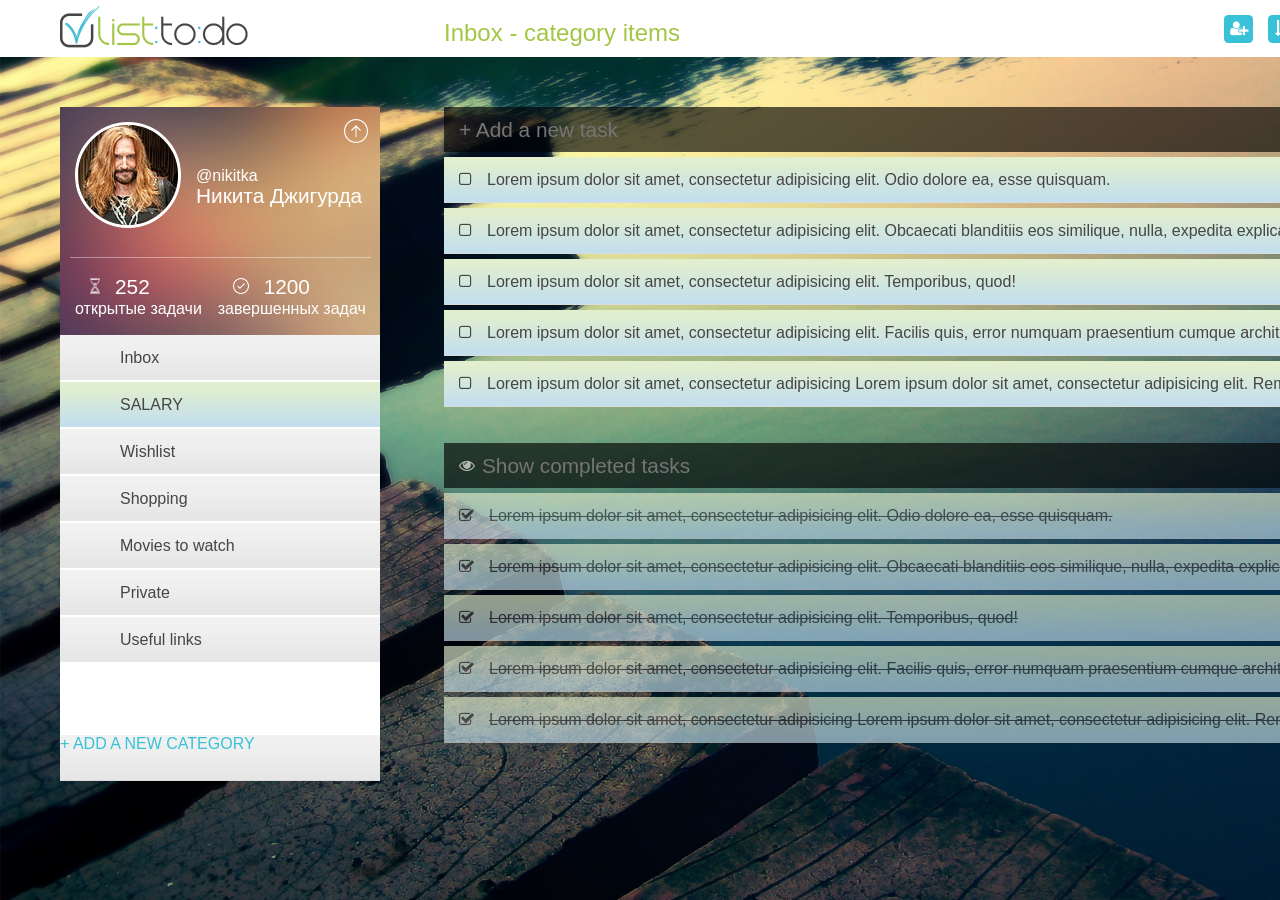
==== todo.html @ d5bd759c "rename index into todo" ====
<!DOCTYPE html>
<html lang="en">
<head>
	<meta charset="UTF-8">
	<title>list:to:do</title>
	<link rel="stylesheet" href="style.css">
	<link rel="shortcut icon" href="images/favicon.ico" type="image/x-icon" />
	<link rel="stylesheet" href="https://maxcdn.bootstrapcdn.com/font-awesome/4.4.0/css/font-awesome.min.css">
</head>
<body>
	<header>
		<div class="container">
			<div class="left_sidebar">
				<a href="index.html">
					<img src="images/logo.png" alt="logotype">
				</a>
			</div>
			<div class="workarea">
				<h1>Inbox - category items</h1>
				<div class="right_top_sidebar">
					<i class="fa fa-user-plus"></i>
					<i class="fa fa-sort-alpha-asc"></i>
					<i class="fa fa-ellipsis-h"></i>
				</div>
			</div>
		</div>
	</header>
	<div class="container">
		<div class="left_sidebar">
			<div class="profile_info">
				<div class="profile_photo">
					<a href="#" class="profile_img"><img src="images/nikitka.jpg" alt="profile_img"></a>
					<a href="#" class="toggle_profile"><img src="images/arrow_up.png" alt=""></a>
				</div>
				<div class="user_name">
					<span>@nikitka</span>
					<h1>Никита Джигурда</h1>
				</div>
				<div class="additional_info">
					<div class="left_add">
						<img src="images/sand.png" alt=""><b>252</b><br>
						<span>открытые задачи</span>
					</div>
					<div class="right_add">
						<img src="images/round.png" alt=""><b>1200</b><br>
						<span>завершенных задач</span>
					</div>
				</div>
			</div>
			<div class="categories">
				<ul>
					<li>
						<div>Inbox</div>
					</li>
					<li class="active_category">
						<div>Salary</div>
					</li>
					<li>
						<div>Wishlist</div>
					</li>
					<li>
						<div>Shopping</div>
					</li>
					<li>
						<div>Movies to watch</div>
					</li>
					<li>
						<div>Private</div>
					</li>
					<li>
						<div>Useful links</div>
					</li>
				</ul>
			</div>
			<div class="add_category">
				<a href="#">
					+ add a new category
				</a>				
			</div>
		</div>
		<div class="workarea">
			<div class="main">
				<div>
					<input type="text" name="add_task" class="add_task" placeholder="+ Add a new task">
					<ul class="incoming">
						<li>
							<div id="inbox"><i class="fa fa-square-o"></i>Lorem ipsum dolor sit amet, consectetur adipisicing elit. Odio dolore ea, esse quisquam. </div>
						</li>
						<li>
							<div><i class="fa fa-square-o"></i>Lorem ipsum dolor sit amet, consectetur adipisicing elit. Obcaecati blanditiis eos similique, nulla, expedita explicabo.</div>
						</li>
						<li>
							<div><i class="fa fa-square-o"></i>Lorem ipsum dolor sit amet, consectetur adipisicing elit. Temporibus, quod!</div>
						</li>
						<li>
							<div><i class="fa fa-square-o"></i>Lorem ipsum dolor sit amet, consectetur adipisicing elit. Facilis quis, error numquam praesentium cumque architecto.</div>
						</li>
						<li>
							<div><i class="fa fa-square-o"></i>Lorem ipsum dolor sit amet, consectetur adipisicing Lorem ipsum dolor sit amet, consectetur adipisicing elit. Rem, totam.</div>
						</li>
					</ul><br>
					<i class="fa fa-eye"></i><input type="text" name="add_task" class="display_task" placeholder="Show completed tasks">
					<ul class="completed">
						<li>
							<div><i class="fa fa-check-square-o"></i>Lorem ipsum dolor sit amet, consectetur adipisicing elit. Odio dolore ea, esse quisquam. </div>
						</li>
						<li>
							<div><i class="fa fa-check-square-o"></i>Lorem ipsum dolor sit amet, consectetur adipisicing elit. Obcaecati blanditiis eos similique, nulla, expedita explicabo.</div>
						</li>
						<li>
							<div><i class="fa fa-check-square-o"></i>Lorem ipsum dolor sit amet, consectetur adipisicing elit. Temporibus, quod!</div>
						</li>
						<li>
							<div><i class="fa fa-check-square-o"></i>Lorem ipsum dolor sit amet, consectetur adipisicing elit. Facilis quis, error numquam praesentium cumque architecto.</div>
						</li>
						<li>
							<div><i class="fa fa-check-square-o"></i>Lorem ipsum dolor sit amet, consectetur adipisicing Lorem ipsum dolor sit amet, consectetur adipisicing elit. Rem, totam.</div>
						</li>
					</ul><br>
				</div>
				<div>
					
				</div>
			</div>
			<div class="right_sidebar">
			
			</div>
		</div>
	</div>
</body>
</html>
---- style.css ----
/* --- CSS reset --- */

body, div, dl, dt, dd, ul, ol, li, h1, h2, h3, h4, h5, h6, pre,  
form, fieldset, input, p, blockquote, table, th, td, embed, object { 
  padding: 0; 
  margin: 0;  
  } 
table { 
  border-collapse: collapse; 
  border-spacing: 0; 
  } 
fieldset, img, abbr { 
  border: 0; 
  } 
address, caption, cite, code, dfn, em,  
h1, h2, h3, h4, h5, h6, strong, th, var { 
  font-weight: normal; 
  font-style: normal; 
  } 
ul { 
  list-style: none; 
  } 
caption, th { 
  text-align: left; 
  } 
h1, h2, h3, h4, h5, h6 { 
  font-size: 1.0em; 
  } 
q:before, q:after { 
  content: ''; 
  } 
a, ins { 
  text-decoration: none; 
  } 


/* --- end reset --- */

@import url(http://fonts.googleapis.com/css?family=Roboto+Condensed:400,300,700,400italic&subset=latin,cyrillic-ext);

body {
	font-family: 'Roboto Condensed', sans-serif;
	color: #39C2D7;
	background: url(images/wp.jpg) #fff  no-repeat fixed;
	background-size: cover;
	min-width: 1400px;
}

header {
	background: #fff;
	margin-bottom: 50px;
	width: 100%;
	float: left;
}

.container {
	position: relative;
	width: 1280px;
	left: 50%;
	margin-left: -640px;
}

.left_sidebar {
	float: left;
	width: 25%;
	background: #fff;
	margin-right: 5%;
}

header .left_sidebar img {
	padding: 5px 0;
}

.workarea {
	background: #fff;
	width: 70%;
	float: left;
}

.workarea h1 {
	font-weight: 300;
	font-size: 1.5em;
	float: left;
	margin-top: 19px;
	color: #A3C644;
}

.right_top_sidebar {
	float: right;
	margin: 0;
}

.right_top_sidebar i {
	margin: 15px 0 0 10px ;
	height: 21px;
	width: 23px;
	color: #fff;
	padding: 5px 3px 2px;
	text-align: center;
	vertical-align: center;
	background: #39C2D7;
	border-radius: 15%;
}

.right_top_sidebar i:hover {
	background: #A3C644;
}

.right_sidebar {
	display: none;
	float: right;
	width: 75%;
}

.profile_info {
	background: url(images/profile_bg.jpg) no-repeat;
	background-size: cover;
	width: 100%;
	color: #fff;
	font-weight: lighter;
	float: left;
	clear: left;
}

.profile_img {
	float: left;
}

.profile_img img {
	width: 100px;
	height: 100px;
	border-radius: 150px;
	-webkit-border-radius: 150px;
	-moz-border-radius: 150px;
	border: 3px solid #fff;
	margin: 15px;
}

.toggle_profile img {
	float: right;
	margin: 12px;
}

.user_name {
	float: left;
	padding-top: 12px;
}

.user_name h1 {
	font-size: 1.3em;
	font-weight: lighter;
	line-height:  22px;
}

.additional_info {
	float: left;
	border-top: 1px solid rgba(255, 255, 255, .4);
	clear: left;
	margin: 10px;
	width: 94%;
	font-size: 1em;
}

.additional_info b {
	font-weight: lighter;
	font-size: 1.3em;
}

.additional_info img {
	margin: 5px 15px 0 15px;
}

.left_add, .right_add {
	line-height: 20px;
	margin: 15px 5px 6px 5px;
}

.left_add {
	float:left;
}

.right_add {
	float:right;
}

.categories {
	clear: left;
	min-height: 400px;
}

.categories li {
	background: url(images/gradient.png);
	color: #464547;
	font-weight: lighter;
	line-height: 45px;
	margin-top: 2px;
	padding-left: 60px;
}

.categories li:hover {
	text-transform: uppercase;
	color: #A3C644;
}

.add_category a{
	background: url(images/gradient.png);
	display: inline-block;
	width: 100%;
	height: 46px;
	color: #39C2D7;
	text-transform: uppercase;
}

li.active_category {
	background: url(images/act_gradient.png);
	text-transform: uppercase;
}

.workarea {
	background: none;
}

.add_task, .display_task {
	background: rgba(0, 0 , 0 , .65);
	height: 45px;
	border: none;
	color: #fff;
	padding-left: 15px;
	font-size: 1.3em;
	width: 100%;
}

input.display_task::-webkit-input-placeholder { /* WebKit browsers */
	padding-left: 23px;
}
input.display_task:-moz-placeholder { /* Mozilla Firefox 4 to 18 */

}
input.display_task::-moz-placeholder { /* Mozilla Firefox 19+ */
  line-height: 1.5em;
}
input.display_task:-ms-input-placeholder { /* Internet Explorer 10+ */
  line-height: 1.5em;
}

.add_task:focus, .display_task:focus {
	outline: 0;
	color: rgba(57,194,215, .8);
	box-shadow: 0 0 10px rgb(57,194,215);
}

.incoming li {
	background: url(images/act_gradient.png);
	height: 46px;
	margin-top: 5px;
	line-height: 45px;
	padding-left: 15px;
	width: 100%;
	color: #464547;
}

.incoming i {
	margin-right: 15px;
}

.completed li {
	opacity: 0.65;	
	background: url(images/act_gradient.png);
	height: 46px;
	margin-top: 5px;
	line-height: 45px;
	padding-left: 15px;
	width: 100%;
	color: #464547;
	text-decoration: line-through;
}

.completed i {
	margin-right: 15px;
}

i.fa-eye {
	color: #fff;
	top: 32px;
	left: 15px;
	position: relative;
	color: rgba(255, 255, 255, .65);
}
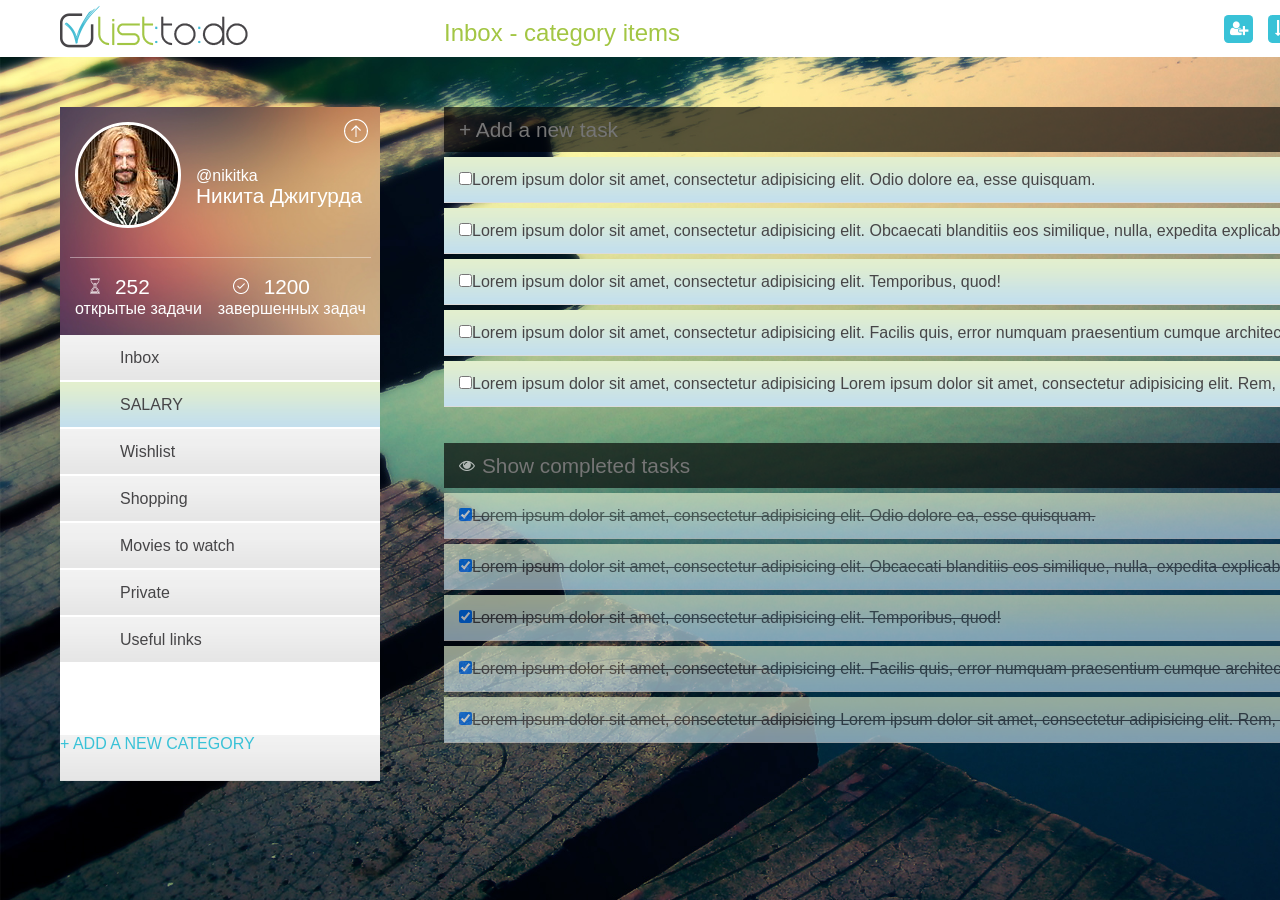
==== commit 7a252639: "integrated taskDone function into todo.html" ====
--- a/todo.html
+++ b/todo.html
@@ -6,6 +6,7 @@
 	<link rel="stylesheet" href="style.css">
 	<link rel="shortcut icon" href="images/favicon.ico" type="image/x-icon" />
 	<link rel="stylesheet" href="https://maxcdn.bootstrapcdn.com/font-awesome/4.4.0/css/font-awesome.min.css">
+	<script type="text/javascript" src="js/task_done.js"></script>
 </head>
 <body>
 	<header>
@@ -82,39 +83,39 @@
 			<div class="main">
 				<div>
 					<input type="text" name="add_task" class="add_task" placeholder="+ Add a new task">
-					<ul class="incoming">
+					<ul class="incoming" id="tasksToDo">
 						<li>
-							<div id="inbox"><i class="fa fa-square-o"></i>Lorem ipsum dolor sit amet, consectetur adipisicing elit. Odio dolore ea, esse quisquam. </div>
+							<div id="inbox"><input type="checkbox" data-action="doneTask">Lorem ipsum dolor sit amet, consectetur adipisicing elit. Odio dolore ea, esse quisquam. </div>
 						</li>
 						<li>
-							<div><i class="fa fa-square-o"></i>Lorem ipsum dolor sit amet, consectetur adipisicing elit. Obcaecati blanditiis eos similique, nulla, expedita explicabo.</div>
+							<div><input type="checkbox" data-action="doneTask">Lorem ipsum dolor sit amet, consectetur adipisicing elit. Obcaecati blanditiis eos similique, nulla, expedita explicabo.</div>
 						</li>
 						<li>
-							<div><i class="fa fa-square-o"></i>Lorem ipsum dolor sit amet, consectetur adipisicing elit. Temporibus, quod!</div>
+							<div><input type="checkbox" data-action="doneTask">Lorem ipsum dolor sit amet, consectetur adipisicing elit. Temporibus, quod!</div>
 						</li>
 						<li>
-							<div><i class="fa fa-square-o"></i>Lorem ipsum dolor sit amet, consectetur adipisicing elit. Facilis quis, error numquam praesentium cumque architecto.</div>
+							<div><input type="checkbox" data-action="doneTask">Lorem ipsum dolor sit amet, consectetur adipisicing elit. Facilis quis, error numquam praesentium cumque architecto.</div>
 						</li>
 						<li>
-							<div><i class="fa fa-square-o"></i>Lorem ipsum dolor sit amet, consectetur adipisicing Lorem ipsum dolor sit amet, consectetur adipisicing elit. Rem, totam.</div>
+							<div><input type="checkbox" data-action="doneTask">Lorem ipsum dolor sit amet, consectetur adipisicing Lorem ipsum dolor sit amet, consectetur adipisicing elit. Rem, totam.</div>
 						</li>
 					</ul><br>
 					<i class="fa fa-eye"></i><input type="text" name="add_task" class="display_task" placeholder="Show completed tasks">
-					<ul class="completed">
+					<ul class="completed" id="tasksDone">
 						<li>
-							<div><i class="fa fa-check-square-o"></i>Lorem ipsum dolor sit amet, consectetur adipisicing elit. Odio dolore ea, esse quisquam. </div>
+							<div><input type="checkbox" checked data-action="doneTask"></i>Lorem ipsum dolor sit amet, consectetur adipisicing elit. Odio dolore ea, esse quisquam. </div>
 						</li>
 						<li>
-							<div><i class="fa fa-check-square-o"></i>Lorem ipsum dolor sit amet, consectetur adipisicing elit. Obcaecati blanditiis eos similique, nulla, expedita explicabo.</div>
+							<div><input type="checkbox" checked data-action="doneTask"></i>Lorem ipsum dolor sit amet, consectetur adipisicing elit. Obcaecati blanditiis eos similique, nulla, expedita explicabo.</div>
 						</li>
 						<li>
-							<div><i class="fa fa-check-square-o"></i>Lorem ipsum dolor sit amet, consectetur adipisicing elit. Temporibus, quod!</div>
+							<div><input type="checkbox" checked data-action="doneTask"></i>Lorem ipsum dolor sit amet, consectetur adipisicing elit. Temporibus, quod!</div>
 						</li>
 						<li>
-							<div><i class="fa fa-check-square-o"></i>Lorem ipsum dolor sit amet, consectetur adipisicing elit. Facilis quis, error numquam praesentium cumque architecto.</div>
+							<div><input type="checkbox" checked data-action="doneTask"></i>Lorem ipsum dolor sit amet, consectetur adipisicing elit. Facilis quis, error numquam praesentium cumque architecto.</div>
 						</li>
 						<li>
-							<div><i class="fa fa-check-square-o"></i>Lorem ipsum dolor sit amet, consectetur adipisicing Lorem ipsum dolor sit amet, consectetur adipisicing elit. Rem, totam.</div>
+							<div><input type="checkbox" checked data-action="doneTask"></i>Lorem ipsum dolor sit amet, consectetur adipisicing Lorem ipsum dolor sit amet, consectetur adipisicing elit. Rem, totam.</div>
 						</li>
 					</ul><br>
 				</div>
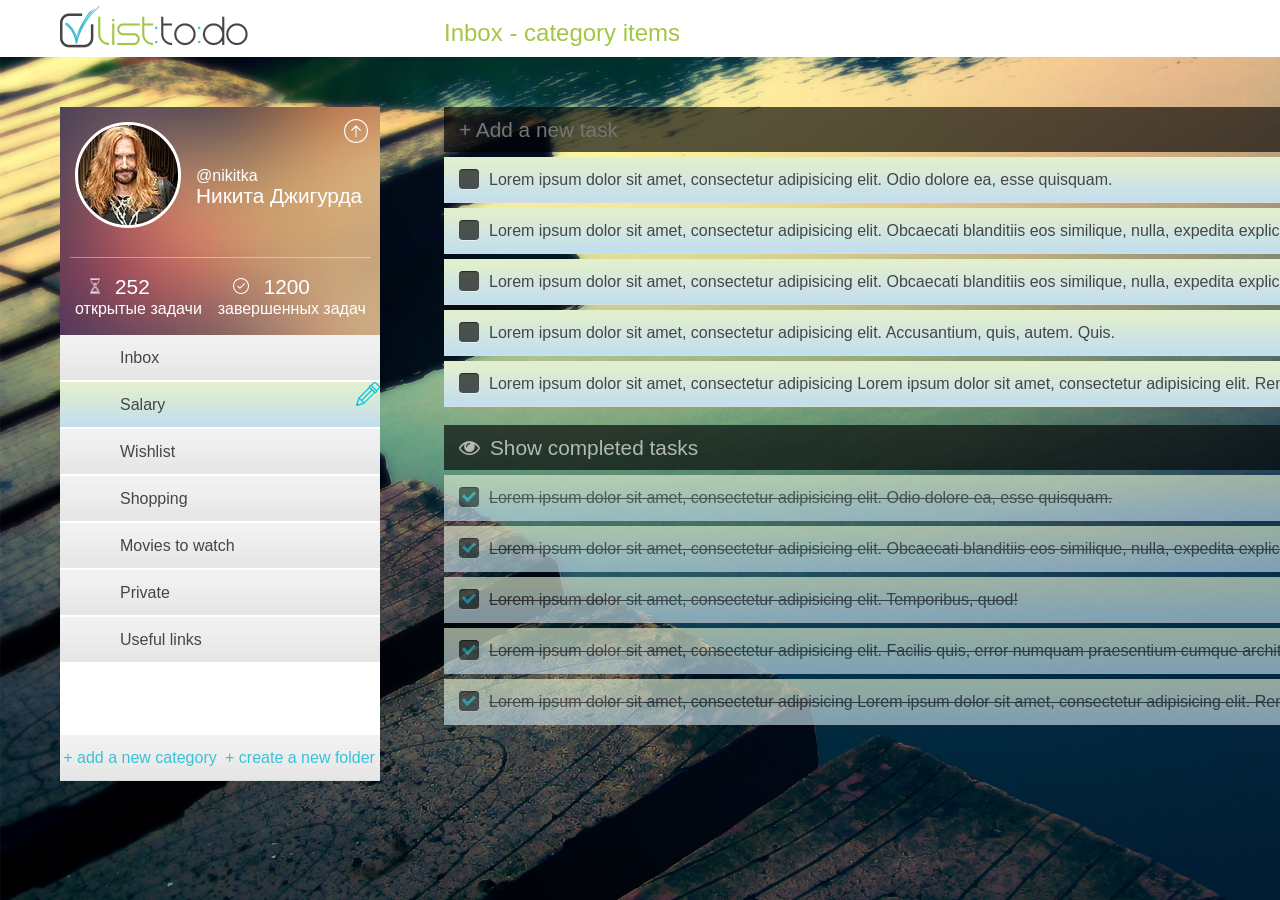
==== commit 4c9b586b: "checkboxes styling" ====
--- a/todo.html
+++ b/todo.html
@@ -1,3 +1,4 @@
+
 <!DOCTYPE html>
 <html lang="en">
 <head>
@@ -9,6 +10,15 @@
 	<script type="text/javascript" src="js/task_done.js"></script>
 </head>
 <body>
+	<div id="darken">
+		<div class="create_item">
+			  <form action="#">
+			  	<strong>Enter a new category name</strong>
+			  	<input type="text" name="new_category">
+			  	<label for="new_category"></label>
+			  </form>   
+		</div>
+	</div>
 	<header>
 		<div class="container">
 			<div class="left_sidebar">
@@ -19,9 +29,9 @@
 			<div class="workarea">
 				<h1>Inbox - category items</h1>
 				<div class="right_top_sidebar">
-					<i class="fa fa-user-plus"></i>
-					<i class="fa fa-sort-alpha-asc"></i>
-					<i class="fa fa-ellipsis-h"></i>
+					<img src="https://api.fnkr.net/testimg/25x25/00CED1/FFF/">
+					<img src="https://api.fnkr.net/testimg/25x25/00CED1/FFF/">
+					<img src="https://api.fnkr.net/testimg/25x25/00CED1/FFF/">
 				</div>
 			</div>
 		</div>
@@ -30,8 +40,12 @@
 		<div class="left_sidebar">
 			<div class="profile_info">
 				<div class="profile_photo">
-					<a href="#" class="profile_img"><img src="images/nikitka.jpg" alt="profile_img"></a>
-					<a href="#" class="toggle_profile"><img src="images/arrow_up.png" alt=""></a>
+					<a href="#" class="profile_img">
+						<img src="images/nikitka.jpg" alt="profile_img">
+					</a>
+					<a href="#" class="toggle_profile">
+						<img src="images/arrow_up.png" alt="">
+					</a>
 				</div>
 				<div class="user_name">
 					<span>@nikitka</span>
@@ -51,10 +65,10 @@
 			<div class="categories">
 				<ul>
 					<li>
-						<div>Inbox</div>
+						<div id="inbox">Inbox</div>
 					</li>
 					<li class="active_category">
-						<div>Salary</div>
+						<div>Salary<a href="#"></a></div>
 					</li>
 					<li>
 						<div>Wishlist</div>
@@ -76,6 +90,9 @@
 			<div class="add_category">
 				<a href="#">
 					+ add a new category
+				</a>
+				<a href="#">
+					+ create a new folder
 				</a>				
 			</div>
 		</div>
@@ -85,37 +102,107 @@
 					<input type="text" name="add_task" class="add_task" placeholder="+ Add a new task">
 					<ul class="incoming" id="tasksToDo">
 						<li>
-							<div id="inbox"><input type="checkbox" data-action="doneTask">Lorem ipsum dolor sit amet, consectetur adipisicing elit. Odio dolore ea, esse quisquam. </div>
-						</li>
-						<li>
-							<div><input type="checkbox" data-action="doneTask">Lorem ipsum dolor sit amet, consectetur adipisicing elit. Obcaecati blanditiis eos similique, nulla, expedita explicabo.</div>
-						</li>
-						<li>
-							<div><input type="checkbox" data-action="doneTask">Lorem ipsum dolor sit amet, consectetur adipisicing elit. Temporibus, quod!</div>
-						</li>
-						<li>
-							<div><input type="checkbox" data-action="doneTask">Lorem ipsum dolor sit amet, consectetur adipisicing elit. Facilis quis, error numquam praesentium cumque architecto.</div>
-						</li>
-						<li>
-							<div><input type="checkbox" data-action="doneTask">Lorem ipsum dolor sit amet, consectetur adipisicing Lorem ipsum dolor sit amet, consectetur adipisicing elit. Rem, totam.</div>
+							<div class="checkbox_style">
+									<label> 
+										<input type="checkbox" data-action="doneTask">
+									</label>
+									<span>
+										Lorem ipsum dolor sit amet, consectetur adipisicing elit. Odio dolore ea, esse quisquam.
+									</span>
+							</div>
+						</li>
+						<li>
+							<div class="checkbox_style">
+								<label>
+									<input type="checkbox" data-action="doneTask">
+								</label>
+								<span>
+									Lorem ipsum dolor sit amet, consectetur adipisicing elit. Obcaecati blanditiis eos similique, nulla, expedita explicabo.
+								</span>
+							</div>
+						</li>
+						<li>
+							<div class="checkbox_style">
+								<label>
+									<input type="checkbox" data-action="doneTask">
+								</label>
+								<span>
+									Lorem ipsum dolor sit amet, consectetur adipisicing elit. Obcaecati blanditiis eos similique, nulla, expedita explicabo.
+								</span>
+							</div>
+						</li>
+						<li>
+							<div class="checkbox_style">
+								<label>
+									<input type="checkbox" data-action="doneTask">
+								</label>
+								<span>
+									Lorem ipsum dolor sit amet, consectetur adipisicing elit. Accusantium, quis, autem. Quis.
+								</span>
+							</div>
+						</li>
+						<li>
+							<div class="checkbox_style">
+								<label>
+									<input type="checkbox" data-action="doneTask">
+								</label>
+								<span>
+									Lorem ipsum dolor sit amet, consectetur adipisicing Lorem ipsum dolor sit amet, consectetur adipisicing elit. Rem, totam.
+								</span>
+							</div>
 						</li>
 					</ul><br>
-					<i class="fa fa-eye"></i><input type="text" name="add_task" class="display_task" placeholder="Show completed tasks">
+					<a  href="#" class="display_task"><i class="fa fa-eye"></i>Show completed tasks</a>
 					<ul class="completed" id="tasksDone">
 						<li>
-							<div><input type="checkbox" checked data-action="doneTask"></i>Lorem ipsum dolor sit amet, consectetur adipisicing elit. Odio dolore ea, esse quisquam. </div>
-						</li>
-						<li>
-							<div><input type="checkbox" checked data-action="doneTask"></i>Lorem ipsum dolor sit amet, consectetur adipisicing elit. Obcaecati blanditiis eos similique, nulla, expedita explicabo.</div>
-						</li>
-						<li>
-							<div><input type="checkbox" checked data-action="doneTask"></i>Lorem ipsum dolor sit amet, consectetur adipisicing elit. Temporibus, quod!</div>
-						</li>
-						<li>
-							<div><input type="checkbox" checked data-action="doneTask"></i>Lorem ipsum dolor sit amet, consectetur adipisicing elit. Facilis quis, error numquam praesentium cumque architecto.</div>
-						</li>
-						<li>
-							<div><input type="checkbox" checked data-action="doneTask"></i>Lorem ipsum dolor sit amet, consectetur adipisicing Lorem ipsum dolor sit amet, consectetur adipisicing elit. Rem, totam.</div>
+							<div class="checkbox_style">
+								<label>
+									<input type="checkbox" id="checkbox_style6" checked data-action="doneTask">
+								</label>
+								<span>
+									Lorem ipsum dolor sit amet, consectetur adipisicing elit. Odio dolore ea, esse quisquam.
+								</span>
+							</div>
+						</li>
+						<li>
+							<div class="checkbox_style">
+								<label>
+									<input type="checkbox" checked data-action="doneTask">
+								</label>
+								<span>
+									Lorem ipsum dolor sit amet, consectetur adipisicing elit. Obcaecati blanditiis eos similique, nulla, expedita explicabo.
+								</span>
+							</div>
+						</li>
+						<li>
+							<div class="checkbox_style">
+								<label>
+									<input type="checkbox" checked data-action="doneTask">
+								</label>
+								<span>
+									Lorem ipsum dolor sit amet, consectetur adipisicing elit. Temporibus, quod!
+								</span>
+							</div>
+						</li>
+						<li>
+							<div class="checkbox_style">
+								<label>
+									<input type="checkbox" checked data-action="doneTask">
+								</label>
+								<span>			
+									Lorem ipsum dolor sit amet, consectetur adipisicing elit. Facilis quis, error numquam praesentium cumque architecto.
+								</span>								
+							</div>
+						</li>
+						<li>
+							<div class="checkbox_style">
+								<label>
+									<input type="checkbox"  id="checkbox_style10" checked data-action="doneTask">
+								</label>
+								<span>
+									Lorem ipsum dolor sit amet, consectetur adipisicing Lorem ipsum dolor sit amet, consectetur adipisicing elit. Rem, totam.
+								</span>
+							</div>
 						</li>
 					</ul><br>
 				</div>
--- a/style.css
+++ b/style.css
@@ -46,13 +46,29 @@
 	min-width: 1400px;
 }
 
+#darken {
+	display: none;
+	position: absolute;
+	height: 100%;
+	width: 100%;
+	z-index: 110;
+	background: rgba(0,0,0,.65);
+}
+
+.create_item {
+	height: 300px;
+	width: 380px;
+	position: relative;
+	margin: 20px auto;
+	background: #fff;
+}
+
 header {
 	background: #fff;
 	margin-bottom: 50px;
 	width: 100%;
 	float: left;
 }
-
 .container {
 	position: relative;
 	width: 1280px;
@@ -87,7 +103,7 @@
 
 .right_top_sidebar {
 	float: right;
-	margin: 0;
+	pa
 }
 
 .right_top_sidebar i {
@@ -198,22 +214,33 @@
 }
 
 .categories li:hover {
-	text-transform: uppercase;
 	color: #A3C644;
+}
+
+li#inbox {
+	background: url(images/gradient.png); 
 }
 
 .add_category a{
 	background: url(images/gradient.png);
-	display: inline-block;
-	width: 100%;
+	display: block;
+	width: 50%;
+	float: left;
 	height: 46px;
 	color: #39C2D7;
-	text-transform: uppercase;
+	line-height: 46px;
+	text-align: center;
 }
 
 li.active_category {
 	background: url(images/act_gradient.png);
-	text-transform: uppercase;
+}
+
+.active_category a {
+	background: url(images/edit.png);
+	height: 24px;
+	width: 24px;
+	float: right;
 }
 
 .workarea {
@@ -228,7 +255,14 @@
 	padding-left: 15px;
 	font-size: 1.3em;
 	width: 100%;
-}
+	font-weight: lighter;
+}
+
+ .display_task {
+	display: block;
+	color: rgba(255,255,255, .65);
+	line-height: 46px;
+ }
 
 input.display_task::-webkit-input-placeholder { /* WebKit browsers */
 	padding-left: 23px;
@@ -243,7 +277,7 @@
   line-height: 1.5em;
 }
 
-.add_task:focus, .display_task:focus {
+.add_task:focus {
 	outline: 0;
 	color: rgba(57,194,215, .8);
 	box-shadow: 0 0 10px rgb(57,194,215);
@@ -281,8 +315,70 @@
 
 i.fa-eye {
 	color: #fff;
-	top: 32px;
-	left: 15px;
 	position: relative;
 	color: rgba(255, 255, 255, .65);
-}+	margin-right: 10px;
+}
+
+/* --- checkbox styles ---*/
+.checkbox_style input[type=checkbox] {
+	visibility: hidden;
+	height: 0;
+	width: 0;
+}
+
+.checkbox_style {
+	position: relative;
+}
+
+.checkbox_style span {
+	padding-left: 30px;
+	display: block;
+}
+
+.checkbox_style label {
+	cursor: pointer;
+	position: absolute;
+	width: 20px;
+	height: 20px;
+	top: 12px;
+	left: 0;
+	border-radius: 4px;
+	-webkit-box-shadow: inset 0px 1px 1px rgba(0,0,0,0.5), 0px 1px 0px rgba(255,255,255,.5);
+	-moz-box-shadow: inset 0px 1px 1px rgba(0,0,0,0.5), 0px 1px 0px rgba(255,255,255,.5);
+	box-shadow: inset 0px 1px 1px rgba(0,0,0,0.5), 0px 1px 0px rgba(255,255,255,.5);
+	background: rgba(0,0,0, .65);
+}
+
+.checkbox_style label:after {
+	opacity: 0;
+	content: '';
+	position: absolute;
+	width: 9px;
+	height: 5px;
+	background: transparent;
+	top: 4px;
+	left: 4px;
+	border: 3px solid rgb(57,194,215);
+	border-top: none;
+	border-right: none;
+
+	-webkit-transform: rotate(-45deg);
+	-moz-transform: rotate(-45deg);
+	-o-transform: rotate(-45deg);
+	-ms-transform: rotate(-45deg);
+	transform: rotate(-45deg);
+}
+
+.checkbox_style label:hover::after {
+	-ms-filter: "progid:DXImageTransform.Microsoft.Alpha(Opacity=30)";
+	filter: alpha(opacity=30);
+	opacity: 0.65;
+}
+
+ul.completed label:after {
+	-ms-filter: "progid:DXImageTransform.Microsoft.Alpha(Opacity=100)";
+	filter: alpha(opacity=100);
+	opacity: 1;
+}
+/* --- end checkbox styles ---*/
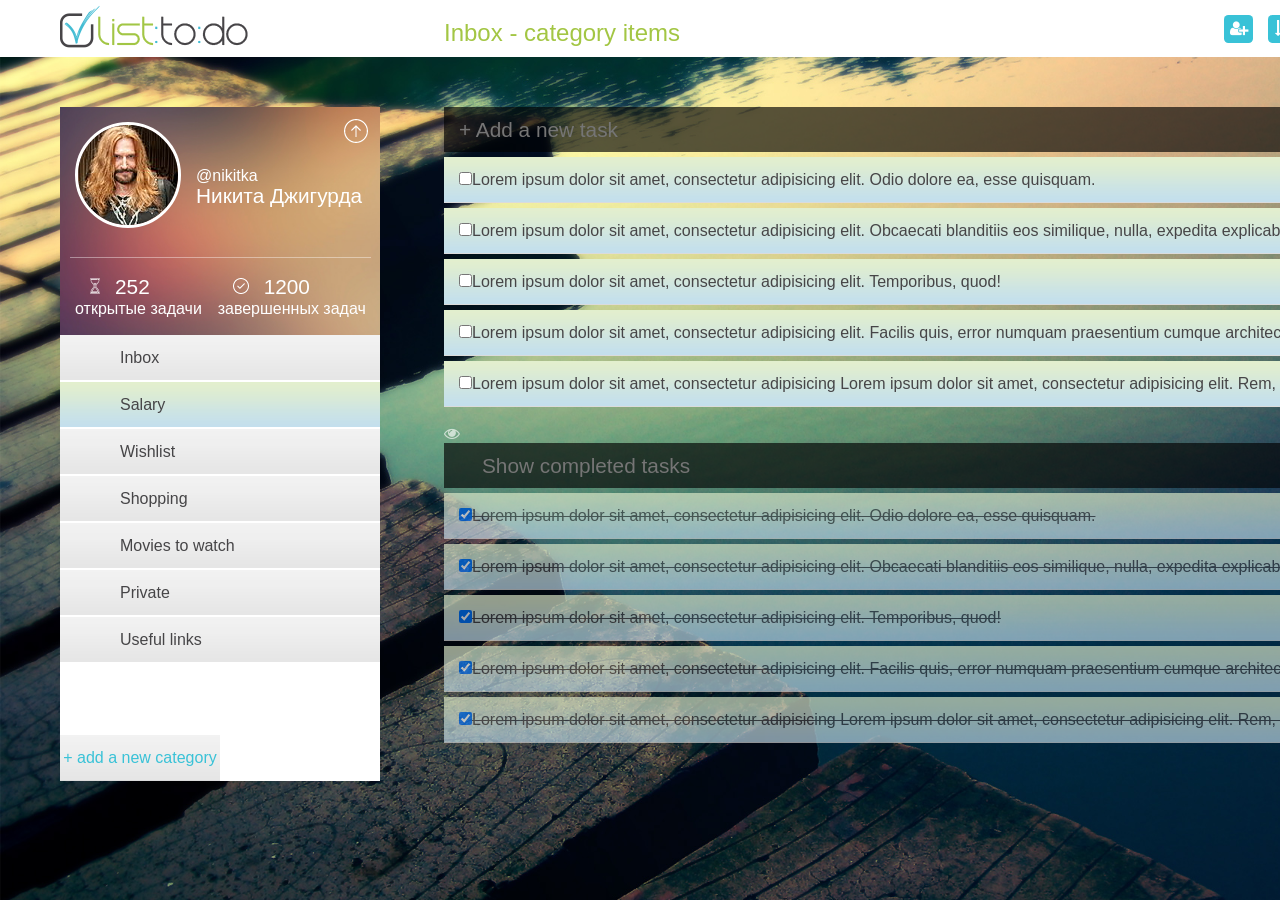
==== commit ed7e1c25: "Merge remote-tracking branch 'remotes/origin/develop_igor' into develop_igor" ====
--- a/todo.html
+++ b/todo.html
@@ -1,4 +1,3 @@
-
 <!DOCTYPE html>
 <html lang="en">
 <head>
@@ -10,15 +9,6 @@
 	<script type="text/javascript" src="js/task_done.js"></script>
 </head>
 <body>
-	<div id="darken">
-		<div class="create_item">
-			  <form action="#">
-			  	<strong>Enter a new category name</strong>
-			  	<input type="text" name="new_category">
-			  	<label for="new_category"></label>
-			  </form>   
-		</div>
-	</div>
 	<header>
 		<div class="container">
 			<div class="left_sidebar">
@@ -29,9 +19,9 @@
 			<div class="workarea">
 				<h1>Inbox - category items</h1>
 				<div class="right_top_sidebar">
-					<img src="https://api.fnkr.net/testimg/25x25/00CED1/FFF/">
-					<img src="https://api.fnkr.net/testimg/25x25/00CED1/FFF/">
-					<img src="https://api.fnkr.net/testimg/25x25/00CED1/FFF/">
+					<i class="fa fa-user-plus"></i>
+					<i class="fa fa-sort-alpha-asc"></i>
+					<i class="fa fa-ellipsis-h"></i>
 				</div>
 			</div>
 		</div>
@@ -40,12 +30,8 @@
 		<div class="left_sidebar">
 			<div class="profile_info">
 				<div class="profile_photo">
-					<a href="#" class="profile_img">
-						<img src="images/nikitka.jpg" alt="profile_img">
-					</a>
-					<a href="#" class="toggle_profile">
-						<img src="images/arrow_up.png" alt="">
-					</a>
+					<a href="#" class="profile_img"><img src="images/nikitka.jpg" alt="profile_img"></a>
+					<a href="#" class="toggle_profile"><img src="images/arrow_up.png" alt=""></a>
 				</div>
 				<div class="user_name">
 					<span>@nikitka</span>
@@ -65,10 +51,10 @@
 			<div class="categories">
 				<ul>
 					<li>
-						<div id="inbox">Inbox</div>
+						<div>Inbox</div>
 					</li>
 					<li class="active_category">
-						<div>Salary<a href="#"></a></div>
+						<div>Salary</div>
 					</li>
 					<li>
 						<div>Wishlist</div>
@@ -90,9 +76,6 @@
 			<div class="add_category">
 				<a href="#">
 					+ add a new category
-				</a>
-				<a href="#">
-					+ create a new folder
 				</a>				
 			</div>
 		</div>
@@ -102,107 +85,37 @@
 					<input type="text" name="add_task" class="add_task" placeholder="+ Add a new task">
 					<ul class="incoming" id="tasksToDo">
 						<li>
-							<div class="checkbox_style">
-									<label> 
-										<input type="checkbox" data-action="doneTask">
-									</label>
-									<span>
-										Lorem ipsum dolor sit amet, consectetur adipisicing elit. Odio dolore ea, esse quisquam.
-									</span>
-							</div>
+							<div id="inbox"><input type="checkbox" data-action="doneTask">Lorem ipsum dolor sit amet, consectetur adipisicing elit. Odio dolore ea, esse quisquam. </div>
 						</li>
 						<li>
-							<div class="checkbox_style">
-								<label>
-									<input type="checkbox" data-action="doneTask">
-								</label>
-								<span>
-									Lorem ipsum dolor sit amet, consectetur adipisicing elit. Obcaecati blanditiis eos similique, nulla, expedita explicabo.
-								</span>
-							</div>
+							<div><input type="checkbox" data-action="doneTask">Lorem ipsum dolor sit amet, consectetur adipisicing elit. Obcaecati blanditiis eos similique, nulla, expedita explicabo.</div>
 						</li>
 						<li>
-							<div class="checkbox_style">
-								<label>
-									<input type="checkbox" data-action="doneTask">
-								</label>
-								<span>
-									Lorem ipsum dolor sit amet, consectetur adipisicing elit. Obcaecati blanditiis eos similique, nulla, expedita explicabo.
-								</span>
-							</div>
+							<div><input type="checkbox" data-action="doneTask">Lorem ipsum dolor sit amet, consectetur adipisicing elit. Temporibus, quod!</div>
 						</li>
 						<li>
-							<div class="checkbox_style">
-								<label>
-									<input type="checkbox" data-action="doneTask">
-								</label>
-								<span>
-									Lorem ipsum dolor sit amet, consectetur adipisicing elit. Accusantium, quis, autem. Quis.
-								</span>
-							</div>
+							<div><input type="checkbox" data-action="doneTask">Lorem ipsum dolor sit amet, consectetur adipisicing elit. Facilis quis, error numquam praesentium cumque architecto.</div>
 						</li>
 						<li>
-							<div class="checkbox_style">
-								<label>
-									<input type="checkbox" data-action="doneTask">
-								</label>
-								<span>
-									Lorem ipsum dolor sit amet, consectetur adipisicing Lorem ipsum dolor sit amet, consectetur adipisicing elit. Rem, totam.
-								</span>
-							</div>
+							<div><input type="checkbox" data-action="doneTask">Lorem ipsum dolor sit amet, consectetur adipisicing Lorem ipsum dolor sit amet, consectetur adipisicing elit. Rem, totam.</div>
 						</li>
 					</ul><br>
-					<a  href="#" class="display_task"><i class="fa fa-eye"></i>Show completed tasks</a>
+					<i class="fa fa-eye"></i><input type="text" name="add_task" class="display_task" placeholder="Show completed tasks">
 					<ul class="completed" id="tasksDone">
 						<li>
-							<div class="checkbox_style">
-								<label>
-									<input type="checkbox" id="checkbox_style6" checked data-action="doneTask">
-								</label>
-								<span>
-									Lorem ipsum dolor sit amet, consectetur adipisicing elit. Odio dolore ea, esse quisquam.
-								</span>
-							</div>
+							<div><input type="checkbox" checked data-action="doneTask">Lorem ipsum dolor sit amet, consectetur adipisicing elit. Odio dolore ea, esse quisquam. </div>
 						</li>
 						<li>
-							<div class="checkbox_style">
-								<label>
-									<input type="checkbox" checked data-action="doneTask">
-								</label>
-								<span>
-									Lorem ipsum dolor sit amet, consectetur adipisicing elit. Obcaecati blanditiis eos similique, nulla, expedita explicabo.
-								</span>
-							</div>
+							<div><input type="checkbox" checked data-action="doneTask">Lorem ipsum dolor sit amet, consectetur adipisicing elit. Obcaecati blanditiis eos similique, nulla, expedita explicabo.</div>
 						</li>
 						<li>
-							<div class="checkbox_style">
-								<label>
-									<input type="checkbox" checked data-action="doneTask">
-								</label>
-								<span>
-									Lorem ipsum dolor sit amet, consectetur adipisicing elit. Temporibus, quod!
-								</span>
-							</div>
+							<div><input type="checkbox" checked data-action="doneTask">Lorem ipsum dolor sit amet, consectetur adipisicing elit. Temporibus, quod!</div>
 						</li>
 						<li>
-							<div class="checkbox_style">
-								<label>
-									<input type="checkbox" checked data-action="doneTask">
-								</label>
-								<span>			
-									Lorem ipsum dolor sit amet, consectetur adipisicing elit. Facilis quis, error numquam praesentium cumque architecto.
-								</span>								
-							</div>
+							<div><input type="checkbox" checked data-action="doneTask">Lorem ipsum dolor sit amet, consectetur adipisicing elit. Facilis quis, error numquam praesentium cumque architecto.</div>
 						</li>
 						<li>
-							<div class="checkbox_style">
-								<label>
-									<input type="checkbox"  id="checkbox_style10" checked data-action="doneTask">
-								</label>
-								<span>
-									Lorem ipsum dolor sit amet, consectetur adipisicing Lorem ipsum dolor sit amet, consectetur adipisicing elit. Rem, totam.
-								</span>
-							</div>
+							<div><input type="checkbox" checked data-action="doneTask">Lorem ipsum dolor sit amet, consectetur adipisicing Lorem ipsum dolor sit amet, consectetur adipisicing elit. Rem, totam.</div>
 						</li>
 					</ul><br>
 				</div>
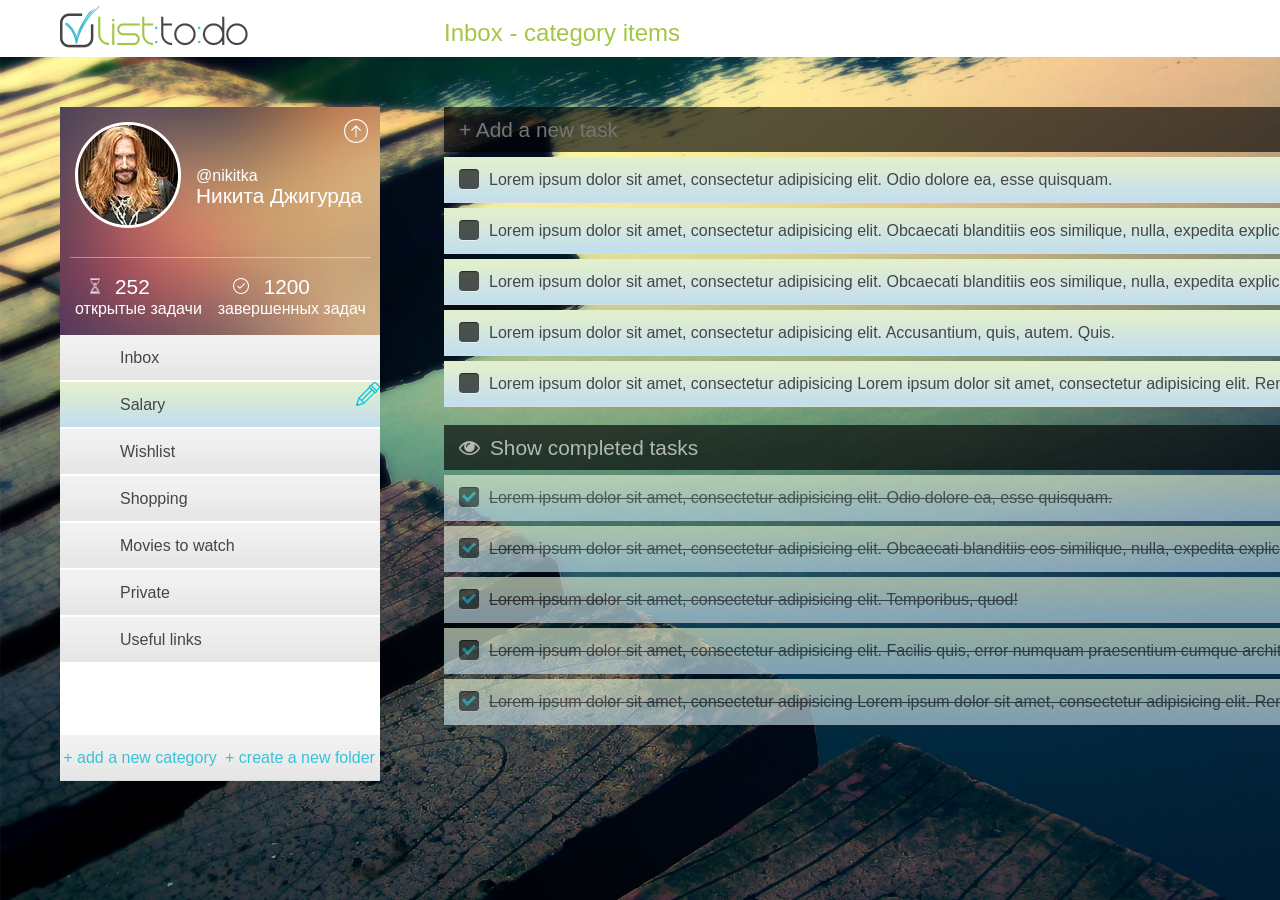
==== commit b639a4a2: "Merge branch 'master' into develop_igor" ====
--- a/todo.html
+++ b/todo.html
@@ -1,3 +1,4 @@
+
 <!DOCTYPE html>
 <html lang="en">
 <head>
@@ -9,6 +10,15 @@
 	<script type="text/javascript" src="js/task_done.js"></script>
 </head>
 <body>
+	<div id="darken">
+		<div class="create_item">
+			  <form action="#">
+			  	<strong>Enter a new category name</strong>
+			  	<input type="text" name="new_category">
+			  	<label for="new_category"></label>
+			  </form>   
+		</div>
+	</div>
 	<header>
 		<div class="container">
 			<div class="left_sidebar">
@@ -19,9 +29,9 @@
 			<div class="workarea">
 				<h1>Inbox - category items</h1>
 				<div class="right_top_sidebar">
-					<i class="fa fa-user-plus"></i>
-					<i class="fa fa-sort-alpha-asc"></i>
-					<i class="fa fa-ellipsis-h"></i>
+					<img src="https://api.fnkr.net/testimg/25x25/00CED1/FFF/">
+					<img src="https://api.fnkr.net/testimg/25x25/00CED1/FFF/">
+					<img src="https://api.fnkr.net/testimg/25x25/00CED1/FFF/">
 				</div>
 			</div>
 		</div>
@@ -30,8 +40,12 @@
 		<div class="left_sidebar">
 			<div class="profile_info">
 				<div class="profile_photo">
-					<a href="#" class="profile_img"><img src="images/nikitka.jpg" alt="profile_img"></a>
-					<a href="#" class="toggle_profile"><img src="images/arrow_up.png" alt=""></a>
+					<a href="#" class="profile_img">
+						<img src="images/nikitka.jpg" alt="profile_img">
+					</a>
+					<a href="#" class="toggle_profile">
+						<img src="images/arrow_up.png" alt="">
+					</a>
 				</div>
 				<div class="user_name">
 					<span>@nikitka</span>
@@ -51,10 +65,10 @@
 			<div class="categories">
 				<ul>
 					<li>
-						<div>Inbox</div>
+						<div id="inbox">Inbox</div>
 					</li>
 					<li class="active_category">
-						<div>Salary</div>
+						<div>Salary<a href="#"></a></div>
 					</li>
 					<li>
 						<div>Wishlist</div>
@@ -76,6 +90,9 @@
 			<div class="add_category">
 				<a href="#">
 					+ add a new category
+				</a>
+				<a href="#">
+					+ create a new folder
 				</a>				
 			</div>
 		</div>
@@ -85,37 +102,107 @@
 					<input type="text" name="add_task" class="add_task" placeholder="+ Add a new task">
 					<ul class="incoming" id="tasksToDo">
 						<li>
-							<div id="inbox"><input type="checkbox" data-action="doneTask">Lorem ipsum dolor sit amet, consectetur adipisicing elit. Odio dolore ea, esse quisquam. </div>
-						</li>
-						<li>
-							<div><input type="checkbox" data-action="doneTask">Lorem ipsum dolor sit amet, consectetur adipisicing elit. Obcaecati blanditiis eos similique, nulla, expedita explicabo.</div>
-						</li>
-						<li>
-							<div><input type="checkbox" data-action="doneTask">Lorem ipsum dolor sit amet, consectetur adipisicing elit. Temporibus, quod!</div>
-						</li>
-						<li>
-							<div><input type="checkbox" data-action="doneTask">Lorem ipsum dolor sit amet, consectetur adipisicing elit. Facilis quis, error numquam praesentium cumque architecto.</div>
-						</li>
-						<li>
-							<div><input type="checkbox" data-action="doneTask">Lorem ipsum dolor sit amet, consectetur adipisicing Lorem ipsum dolor sit amet, consectetur adipisicing elit. Rem, totam.</div>
+							<div class="checkbox_style">
+									<label> 
+										<input type="checkbox" data-action="doneTask">
+									</label>
+									<span>
+										Lorem ipsum dolor sit amet, consectetur adipisicing elit. Odio dolore ea, esse quisquam.
+									</span>
+							</div>
+						</li>
+						<li>
+							<div class="checkbox_style">
+								<label>
+									<input type="checkbox" data-action="doneTask">
+								</label>
+								<span>
+									Lorem ipsum dolor sit amet, consectetur adipisicing elit. Obcaecati blanditiis eos similique, nulla, expedita explicabo.
+								</span>
+							</div>
+						</li>
+						<li>
+							<div class="checkbox_style">
+								<label>
+									<input type="checkbox" data-action="doneTask">
+								</label>
+								<span>
+									Lorem ipsum dolor sit amet, consectetur adipisicing elit. Obcaecati blanditiis eos similique, nulla, expedita explicabo.
+								</span>
+							</div>
+						</li>
+						<li>
+							<div class="checkbox_style">
+								<label>
+									<input type="checkbox" data-action="doneTask">
+								</label>
+								<span>
+									Lorem ipsum dolor sit amet, consectetur adipisicing elit. Accusantium, quis, autem. Quis.
+								</span>
+							</div>
+						</li>
+						<li>
+							<div class="checkbox_style">
+								<label>
+									<input type="checkbox" data-action="doneTask">
+								</label>
+								<span>
+									Lorem ipsum dolor sit amet, consectetur adipisicing Lorem ipsum dolor sit amet, consectetur adipisicing elit. Rem, totam.
+								</span>
+							</div>
 						</li>
 					</ul><br>
-					<i class="fa fa-eye"></i><input type="text" name="add_task" class="display_task" placeholder="Show completed tasks">
+					<a  href="#" class="display_task"><i class="fa fa-eye"></i>Show completed tasks</a>
 					<ul class="completed" id="tasksDone">
 						<li>
-							<div><input type="checkbox" checked data-action="doneTask">Lorem ipsum dolor sit amet, consectetur adipisicing elit. Odio dolore ea, esse quisquam. </div>
-						</li>
-						<li>
-							<div><input type="checkbox" checked data-action="doneTask">Lorem ipsum dolor sit amet, consectetur adipisicing elit. Obcaecati blanditiis eos similique, nulla, expedita explicabo.</div>
-						</li>
-						<li>
-							<div><input type="checkbox" checked data-action="doneTask">Lorem ipsum dolor sit amet, consectetur adipisicing elit. Temporibus, quod!</div>
-						</li>
-						<li>
-							<div><input type="checkbox" checked data-action="doneTask">Lorem ipsum dolor sit amet, consectetur adipisicing elit. Facilis quis, error numquam praesentium cumque architecto.</div>
-						</li>
-						<li>
-							<div><input type="checkbox" checked data-action="doneTask">Lorem ipsum dolor sit amet, consectetur adipisicing Lorem ipsum dolor sit amet, consectetur adipisicing elit. Rem, totam.</div>
+							<div class="checkbox_style">
+								<label>
+									<input type="checkbox" id="checkbox_style6" checked data-action="doneTask">
+								</label>
+								<span>
+									Lorem ipsum dolor sit amet, consectetur adipisicing elit. Odio dolore ea, esse quisquam.
+								</span>
+							</div>
+						</li>
+						<li>
+							<div class="checkbox_style">
+								<label>
+									<input type="checkbox" checked data-action="doneTask">
+								</label>
+								<span>
+									Lorem ipsum dolor sit amet, consectetur adipisicing elit. Obcaecati blanditiis eos similique, nulla, expedita explicabo.
+								</span>
+							</div>
+						</li>
+						<li>
+							<div class="checkbox_style">
+								<label>
+									<input type="checkbox" checked data-action="doneTask">
+								</label>
+								<span>
+									Lorem ipsum dolor sit amet, consectetur adipisicing elit. Temporibus, quod!
+								</span>
+							</div>
+						</li>
+						<li>
+							<div class="checkbox_style">
+								<label>
+									<input type="checkbox" checked data-action="doneTask">
+								</label>
+								<span>			
+									Lorem ipsum dolor sit amet, consectetur adipisicing elit. Facilis quis, error numquam praesentium cumque architecto.
+								</span>								
+							</div>
+						</li>
+						<li>
+							<div class="checkbox_style">
+								<label>
+									<input type="checkbox"  id="checkbox_style10" checked data-action="doneTask">
+								</label>
+								<span>
+									Lorem ipsum dolor sit amet, consectetur adipisicing Lorem ipsum dolor sit amet, consectetur adipisicing elit. Rem, totam.
+								</span>
+							</div>
 						</li>
 					</ul><br>
 				</div>
